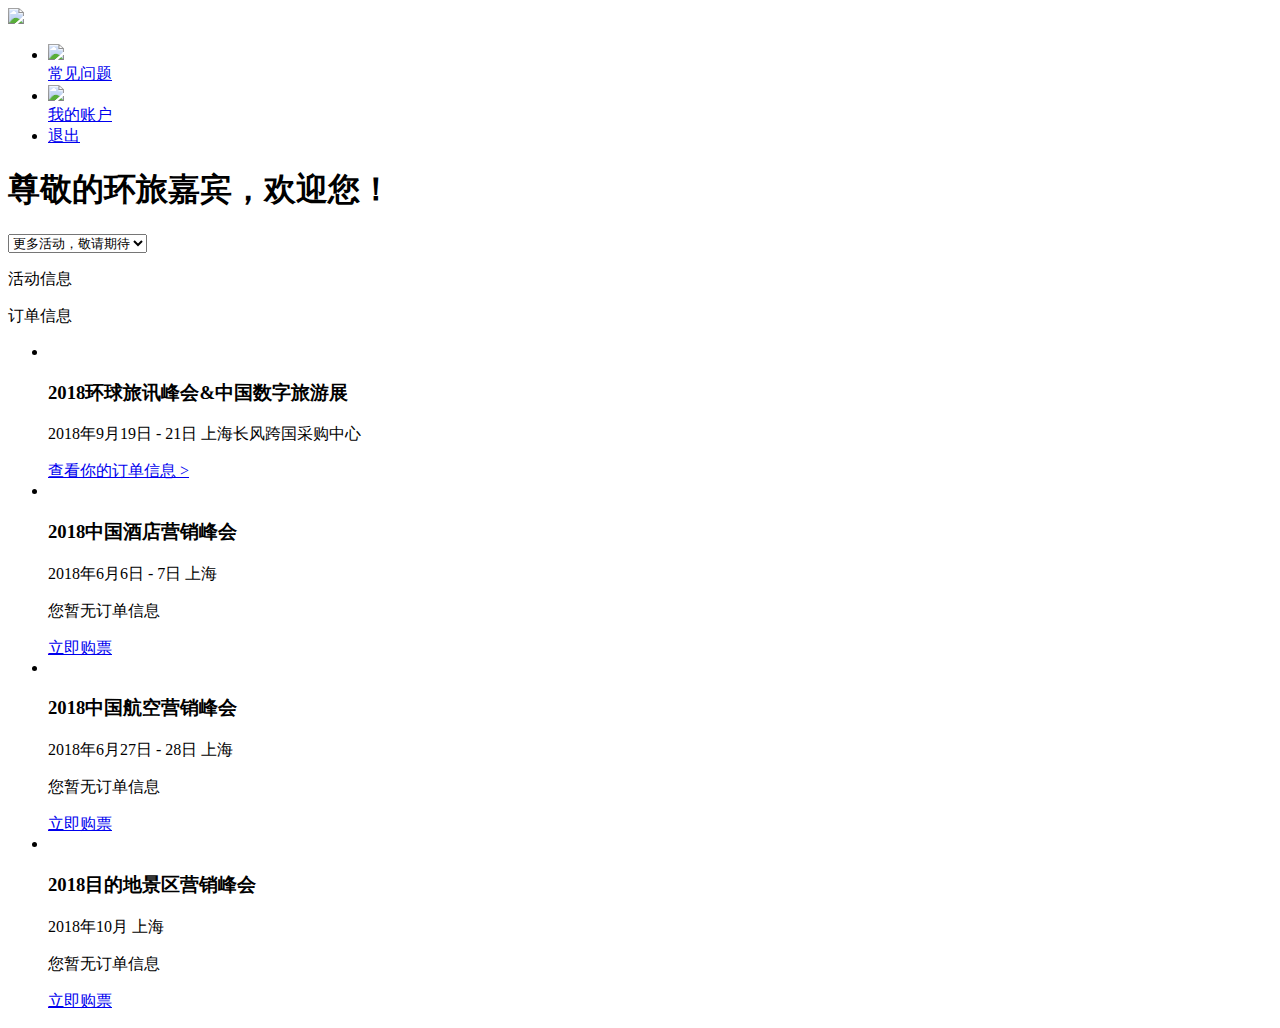
==== index.html @ fa4be932 "添加html" ====
<!DOCTYPE html>
<html lang="en">
<head>
    <meta charset="UTF-8">
    <meta name="viewport" content="width=device-width, initial-scale=1.0, user-scalable=no">
    <meta name="format-detection" content="telephone=no">
    <meta http-equiv="X-UA-Compatible" content="ie=edge, chrome=1">
    <meta name="renderer" content="webkit">
    <title>首页</title>
    <link rel="stylesheet" href="css/basic.css">
    <link rel="stylesheet" href="css/index.css">
</head>
<body>
    <nav>
        <div class="container">
            <div class="logo lt">
                <a href="index.html">
                    <img class="logo-img" src="css/img/logo.png" />
                </a>
            </div>
            <ul class="nav-list rt">
                <li class="nav-item lt">
                    <div class="navitem-caret">
                        <img src="css/img/question.png" />
                    </div>
                    <a class="navitem-text" href="faq.html">常见问题</a>
                </li>
                <li class="nav-item lt">
                    <b class="divide"></b>
                    <div class="navitem-caret">
                        <img src="css/img/account.png" />
                    </div>
                    <a class="navitem-text" href="account.html">我的账户</a>
                </li>
                <li class="nav-item lt">
                    <a class="loginout-btn" href="login.html">退出</a>
                </li>
            </ul>
        </div>
    </nav>
    <div class="wrapper">
        <div class="container">
            <div class="welcome">
                <h1 class="welcome-text lt">尊敬的环旅嘉宾，欢迎您！</h1>
                <select id="more-activity" class="rt">
                    <option value="0">更多活动，敬请期待</option>
                    <!-- <option value="1">2018 全年活动</option> -->
                </select>
            </div>
            <div class="classify-infobox">
                <div class="container">
                    <p class="classify-activity-text lt">活动信息</p>
                    <p class="classify-ticket-text rt">订单信息</p>
                </div>
            </div>
            <ul class="activity-lists">
                <li class="activity-item">
                    <div class="container">
                        <div class="activity-left lt">
                            <div class="activity-logo lt">
                                <img class="activity-logo-img" src="" />
                            </div>
                            <div class="activity-info lt">
                                <h3 class="activity-item-title">2018环球旅讯峰会&中国数字旅游展</h3>
                                <p class="activity-detail">
                                    <span class="activity-time">2018年9月19日 - 21日</span>
                                    <span class="activity-site">上海长风跨国采购中心</span>
                                </p>
                            </div>
                        </div>
                        <div class="activity-right rt">
                            <div class="ticket-status hasbuyed">
                                <a class="ticket-status-text lt" href="order.html">查看你的订单信息 &gt;</a>
                            </div>
                        </div>
                    </div>
                </li>
                <li class="activity-item">
                    <div class="container">
                        <div class="activity-left lt">
                            <div class="activity-logo lt">
                                <img class="activity-logo-img" src="" />
                            </div>
                            <div class="activity-info lt">
                                <h3 class="activity-item-title">2018中国酒店营销峰会</h3>
                                <p class="activity-detail">
                                    <span class="activity-time">2018年6月6日 - 7日</span>
                                    <span class="activity-site">上海</span>
                                </p>
                            </div>
                        </div>
                        <div class="activity-right rt">
                            <div class="ticket-status">
                                <p class="ticket-status-text lt">您暂无订单信息</p>
                                <a class="buy-ticket lt" href="#">立即购票</a>
                            </div>
                        </div>
                    </div>
                </li>
                <li class="activity-item">
                    <div class="container">
                        <div class="activity-left lt">
                            <div class="activity-logo lt">
                                <img class="activity-logo-img" src="" />
                            </div>
                            <div class="activity-info lt">
                                <h3 class="activity-item-title">2018中国航空营销峰会</h3>
                                <p class="activity-detail">
                                    <span class="activity-time">2018年6月27日 - 28日</span>
                                    <span class="activity-site">上海</span>
                                </p>
                            </div>
                        </div>
                        <div class="activity-right rt">
                            <div class="ticket-status">
                                <p class="ticket-status-text lt">您暂无订单信息</p>
                                <a class="buy-ticket lt" href="#">立即购票</a>
                            </div>
                        </div>
                    </div>
                </li>
                <li class="activity-item">
                    <div class="container">
                        <div class="activity-left lt">
                            <div class="activity-logo lt">
                                <img class="activity-logo-img" src="" />
                            </div>
                            <div class="activity-info lt">
                                <h3 class="activity-item-title">2018目的地景区营销峰会</h3>
                                <p class="activity-detail">
                                    <span class="activity-time">2018年10月</span>
                                    <span class="activity-site">上海</span>
                                </p>
                            </div>
                        </div>
                        <div class="activity-right rt">
                            <div class="ticket-status">
                                <p class="ticket-status-text lt">您暂无订单信息</p>
                                <a class="buy-ticket lt" href="#">立即购票</a>
                            </div>
                        </div>
                    </div>
                </li>
            </ul>
        </div>
    </div>
</body>
</html>
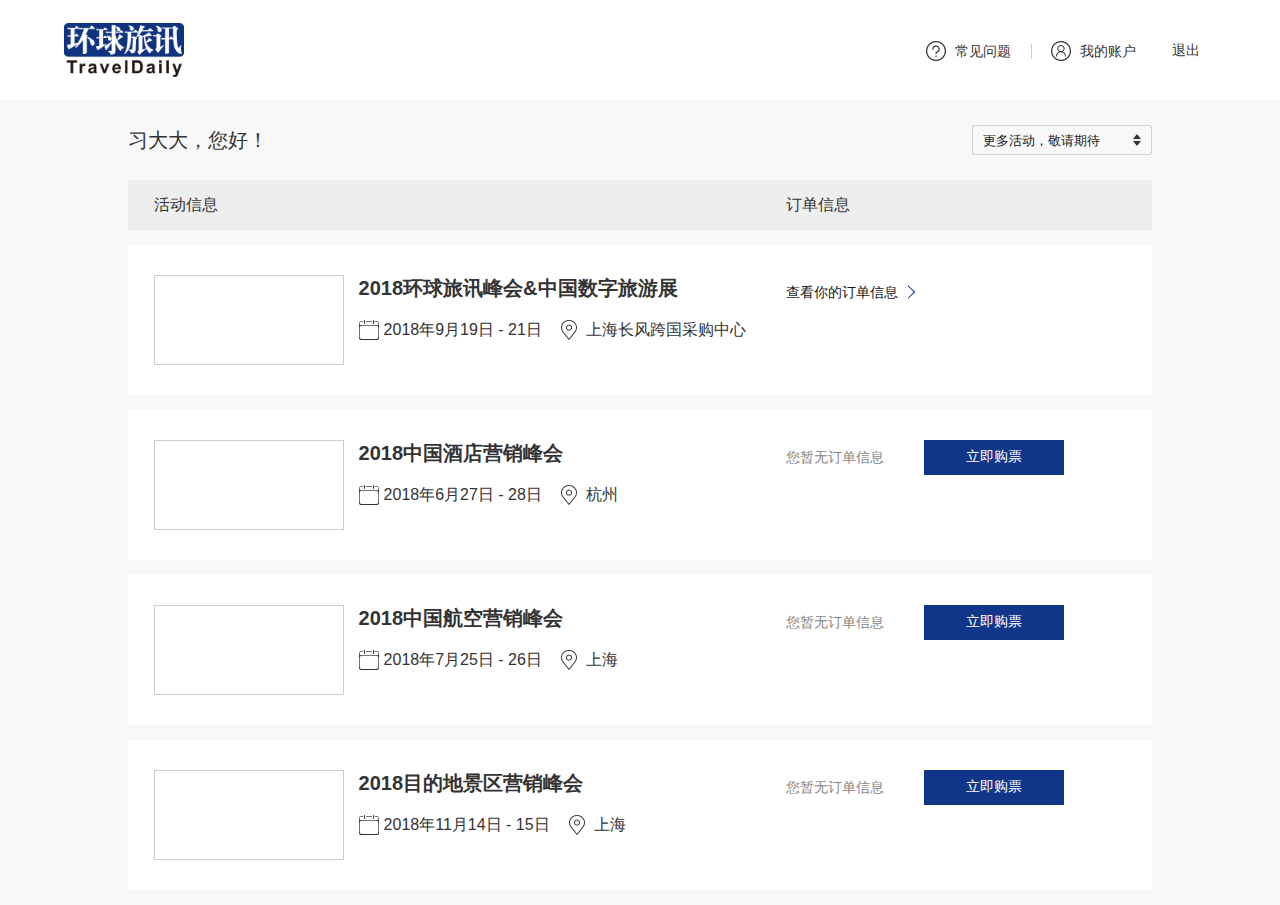
==== commit 31d4a3fb: "修改" ====
--- a/index.html
+++ b/index.html
@@ -14,7 +14,7 @@
     <nav>
         <div class="container">
             <div class="logo lt">
-                <a href="index.html">
+                <a href="order.html">
                     <img class="logo-img" src="css/img/logo.png" />
                 </a>
             </div>
@@ -41,7 +41,7 @@
     <div class="wrapper">
         <div class="container">
             <div class="welcome">
-                <h1 class="welcome-text lt">尊敬的环旅嘉宾，欢迎您！</h1>
+                <h1 class="welcome-text lt">习大大，您好！</h1>
                 <select id="more-activity" class="rt">
                     <option value="0">更多活动，敬请期待</option>
                     <!-- <option value="1">2018 全年活动</option> -->
@@ -70,7 +70,7 @@
                         </div>
                         <div class="activity-right rt">
                             <div class="ticket-status hasbuyed">
-                                <a class="ticket-status-text lt" href="order.html">查看你的订单信息 &gt;</a>
+                                <a class="ticket-status-text lt" href="order.html">查看你的订单信息</a>
                             </div>
                         </div>
                     </div>
@@ -84,8 +84,8 @@
                             <div class="activity-info lt">
                                 <h3 class="activity-item-title">2018中国酒店营销峰会</h3>
                                 <p class="activity-detail">
-                                    <span class="activity-time">2018年6月6日 - 7日</span>
-                                    <span class="activity-site">上海</span>
+                                    <span class="activity-time">2018年6月27日 - 28日</span>
+                                    <span class="activity-site">杭州</span>
                                 </p>
                             </div>
                         </div>
@@ -106,7 +106,7 @@
                             <div class="activity-info lt">
                                 <h3 class="activity-item-title">2018中国航空营销峰会</h3>
                                 <p class="activity-detail">
-                                    <span class="activity-time">2018年6月27日 - 28日</span>
+                                    <span class="activity-time">2018年7月25日 - 26日</span>
                                     <span class="activity-site">上海</span>
                                 </p>
                             </div>
@@ -128,7 +128,7 @@
                             <div class="activity-info lt">
                                 <h3 class="activity-item-title">2018目的地景区营销峰会</h3>
                                 <p class="activity-detail">
-                                    <span class="activity-time">2018年10月</span>
+                                    <span class="activity-time">2018年11月14日 - 15日</span>
                                     <span class="activity-site">上海</span>
                                 </p>
                             </div>
--- a/css/basic.css
+++ b/css/basic.css
@@ -0,0 +1,299 @@
+html, body, header, section, aside, footer, p, h1, h2, h3, h4, h5, h6, ul, ol, li {
+    margin: 0;
+    padding: 0;
+}
+html, body {
+    min-width: 1200px;
+    min-height: 100%;
+    font-family: "微软雅黑", Arial, "Microsoft Yahei";
+    font-size: 14px;
+    color: #333333;
+}
+body {
+    background-color: #F8F8F8;
+}
+a {
+    display: inline-block;
+    text-decoration: none;
+}
+img {
+    display: block;
+    border: none;
+}
+ul, ol, li {
+    list-style: none;
+}
+.container {
+    width: 90%;
+    height: 100%;
+    margin: 0 auto;
+    overflow: hidden;
+}
+.lt {
+    float: left;
+}
+.rt {
+    float: right;
+}
+.clear {
+    zoom: 1;
+}
+.clear::after {
+    display: block;
+    content: "";
+    clear: both;
+}
+input, button, select {
+    box-sizing: border-box;
+    border: 0;
+    outline: none;
+    -webkit-appearance: none;
+    -moz-appearance: none;
+    appearance: none;
+    border-radius: 2px;
+    font-family: Arial, "Microsoft Yahei";
+}
+select::-ms-expand { display: none; } 
+select {
+    background-image: url(img/caret.png);
+    background-repeat: no-repeat;
+    background-position: right 10px center;
+    color: #181818;
+}
+
+/********** 公共头部 **********/
+nav {
+    width: 100%;
+    height: 100px;
+    background-color: #fff;
+}
+.logo {
+    width: 120px;
+    height: 55px;
+    overflow: hidden;
+    margin-top: 23px;
+}
+.logo-img {
+    width: 100%;
+}
+.nav-list {
+    width: auto;
+    height: 55px;
+    line-height: 55px;
+    overflow: hidden;
+    margin-top: 23px;
+}
+.nav-item:not(:last-child) {
+    margin-right: 20px;
+}
+.nav-item .divide {
+    display: inline-block;
+    vertical-align: middle;
+    height: 15px;
+    border-left: 1px solid #CDCDCD;
+    margin: 0 15px 0 0;
+}
+.navitem-caret, .navitem-text {
+    display: inline-block;
+    vertical-align: middle;
+}
+.navitem-caret {
+    margin-right: 5px;
+}
+.navitem-text {
+    color: #333333;
+}
+.loginout-btn {
+    display: inline-block;
+    width: 60px;
+    color: #333333;
+    text-align: center;
+    cursor: pointer;
+}
+.loginout-btn::selection {
+    background-color: transparent;
+}
+
+/********** 共同容器 **********/
+.wrapper > .container {
+    width: 80%;
+}
+
+/********** 公共活动标题 **********/
+.activity-title-box {
+    box-sizing: border-box;
+    height: 80px;
+    padding: 25px 0;
+    margin: 20px 0;
+    background-color: #fff;
+}
+.activity-title-box > .container {
+    width: 95%;
+}
+.activity-title {
+    font-weight: normal;
+    font-size: 24px;
+    line-height: 30px;
+    margin-right: 30px;
+}
+.activity-time, .activity-site {
+    display: inline-block;
+    font-size: 16px;
+    line-height: 30px;
+    padding-left: 25px;
+    background-repeat: no-repeat;
+    background-position: left center;
+}
+.activity-time {
+    margin-right: 15px;
+    background-image: url(img/calendar.png);
+}
+.activity-site {
+    background-image: url(img/site.png);
+}
+.more-activity {
+    box-sizing: border-box;
+    padding: 0 2px 0 25px;
+    font-size: 16px;
+    height: 30px;
+    line-height: 30px;
+    border: 1px solid #D3D3D3;
+    color: #181818;
+    border-radius: 4px;
+    background: #F9F9F9 url(img/activity.png) left 5px center no-repeat;
+}
+
+/********** 公共侧边栏菜单 **********/
+.siderbar-menu {
+    box-sizing: border-box;
+    width: 225px;
+    height: 315px;
+    background-color: #fff;
+    text-align: center;
+    padding: 17px;
+}
+.siderbar-menuitem {
+    display: block;
+    width: 100%;
+    height: 45px;
+    line-height: 45px;
+    font-size: 16px;
+    color: #181818;
+}
+.siderbar-menuitem.active {
+    background-color: #1D3485;
+    color: #fff;
+    border-radius: 5px;
+}
+
+/********** 公共固定右侧联系方式 **********/
+.fixedcontact {
+    position: fixed;
+    bottom: 150px;
+    right: 0;
+    width: 90px;
+    height: 115px;
+    background-color: #fff;
+    cursor: pointer;
+}
+.contact-icon {
+    box-sizing: border-box;
+    display: block;
+    width: 35px;
+    height: 35px;
+    margin: 10px auto;
+    border: 1px solid #282C34;
+}
+.contact-tips {
+    text-align: center;
+    color: #181818;
+    font-size: 16px;
+}
+.contact-box {
+    box-sizing: border-box;
+    position: absolute;
+    top: 0;
+    right: 110px;
+    width: 190px;
+    height: 135px;
+    padding: 15px;
+    background-color: #fff;
+    display: none;    
+}
+.contact-box::after {
+    position: absolute;
+    content: "";
+    border: 10px solid transparent;
+    border-left-color: #fff;
+    border-left-width: 15px;
+    top: 55px;
+    right: -25px;
+}
+.contact-item:not(:last-child) {
+    margin-bottom: 20px;
+}
+.contact-desc {
+    font-size: 16px;
+}
+.contact-tel {
+    color: #1E66AC;
+}
+.contact-label, .contact-desc {
+    line-height: 20px;
+}
+.fixedcontact:hover .contact-box {
+    display: block;
+}
+
+/* input[type=text], textarea, select {
+    box-sizing: border-box;
+    height: 45px;
+    padding: 5px 15px;
+    border: 1px solid #979797;
+    outline: none;
+    -webkit-appearance: none;
+    -moz-appearance:none;
+    appearance: none; 
+    border-radius: 0;
+    font-family: arial,"microsoft yahei";
+    font-size: 14px;
+    line-height: 25px;
+    transition: border-color 0.2s;
+
+    background-color: #fff;
+}
+input[type=button] {
+    height: 45px;
+    font-family: "微软雅黑", Arial, "Microsoft Yahei";
+}
+select::-ms-expand { display: none; } 
+input:-webkit-autofill, textarea:-webkit-autofill, select:-webkit-autofill {
+    background-color: #fff !important;
+}
+
+input:focus, textarea:focus, select:focus {
+    border-color: #D28D51;
+}
+select {
+    background-image: url(img/caret.png);
+    background-repeat: no-repeat;
+    background-position: right center;
+    color: #747474;
+}
+input[type=number] {
+    width: 50px;
+    height: 15px;
+    padding: 6px 12px;
+    margin: 0;
+    font-size: 14px;
+    color: #555;
+    background-color: #fff;
+    background-image: none;
+    border: 1px solid #ccc;
+    border-radius: 4px;
+    -webkit-box-shadow: inset 0 1px 1px rgba(0, 0, 0, .075);
+    box-shadow: inset 0 1px 1px rgba(0, 0, 0, .075);
+    -webkit-transition: border-color ease-in-out .15s, -webkit-box-shadow ease-in-out .15s;
+    -o-transition: border-color ease-in-out .15s, box-shadow ease-in-out .15s;
+    transition: border-color ease-in-out .15s, box-shadow ease-in-out .15s;
+} */--- a/css/index.css
+++ b/css/index.css
@@ -0,0 +1,126 @@
+/********** 首页内容 **********/
+/* .wrapper > .container {
+    width: 80%;
+} */
+.welcome {
+    box-sizing: border-box;
+    height: 80px;
+    padding: 25px 0;
+    overflow: hidden;
+}
+.welcome-text {
+    font-size: 20px;
+    line-height: 30px;
+    font-weight: normal;
+}
+#more-activity {
+    width: 180px;
+    height: 30px;
+    padding: 0 10px;
+    border: 1px solid #D3D3D3;
+    background-color: #F8F8F8;
+}
+
+.classify-infobox {
+    height: 50px;
+    line-height: 50px;
+    font-size: 16px;
+    background-color: #EEEEEE;
+}
+.classify-infobox > .container,
+.activity-item > .container {
+    width: 95%;
+}
+.classify-activity-text, .activity-left {
+    width: 65%;
+}
+.classify-ticket-text, .activity-right {
+    width: 35%;
+}
+
+.activity-lists {
+    margin-top: 15px;
+}
+.activity-item {
+    height: 150px;
+    background-color: #fff;
+    margin-bottom: 15px;
+}
+.activity-left, .activity-right {
+    height: 100%;
+    overflow: hidden;
+}
+.activity-logo {
+    box-sizing: border-box;
+    width: 190px;
+    height: 90px;
+    border: 1px solid #cccccc;
+    margin: 30px 15px 0 0;
+}
+.activity-logo-img {
+    width: 100%;
+}
+.activity-info {
+    width: calc(100% - 210px);
+    width: -webkit-calc(100% - 210px);
+    width: -moz-calc(100% - 210px);
+    height: 90px;
+    margin-top: 30px;
+}
+.activity-item-title {
+    font-size: 20px;
+    margin-bottom: 15px;
+}
+.activity-time, .activity-site {
+    display: inline-block;
+    font-size: 16px;
+    line-height: 25px;
+    padding-left: 25px;
+    background-repeat: no-repeat;
+    background-position: left center;
+}
+.activity-time {
+    margin-right: 15px;
+    background-image: url(img/calendar.png);
+}
+.activity-site {
+    background-image: url(img/site.png);
+}
+.ticket-status {
+    width: 100%;
+    height: 90px;
+    margin-top: 30px;
+    overflow: hidden;
+}
+.ticket-status-text {
+    line-height: 20px;
+    color: #858585;
+    margin: 7px 40px 0 0;
+}
+.hasbuyed .ticket-status-text {
+    position: relative;
+    color: #181818;
+    cursor: pointer;
+}
+.hasbuyed .ticket-status-text::after {
+    position: absolute;
+    top: 5px;
+    content: "";
+    color: #113689;
+    margin-left: 5px;
+    width: 8px;
+    height: 8px;
+    border: 1px solid #113689;
+    border-left-color: transparent;
+    border-bottom-color: transparent;
+    transform: rotate(45deg);
+}
+.buy-ticket {
+    box-sizing: border-box;
+    width: 140px;
+    height: 35px;
+    text-align: center;
+    line-height: 33px;
+    color: #fff;
+    background-color: #113689;
+}
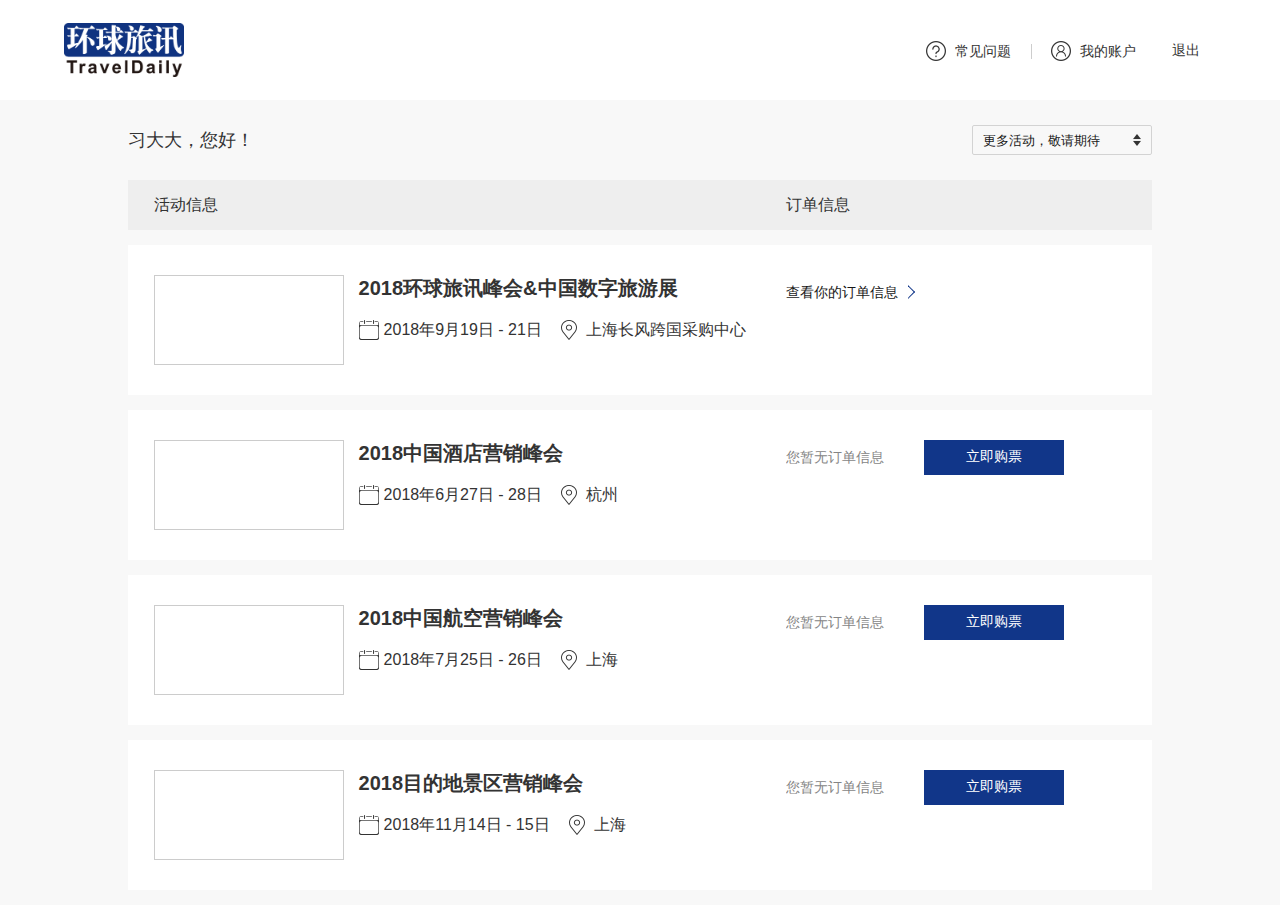
==== commit 0481f8fe: "修改" ====
--- a/index.html
+++ b/index.html
@@ -14,7 +14,7 @@
     <nav>
         <div class="container">
             <div class="logo lt">
-                <a href="order.html">
+                <a id="logolink" href="order.html">
                     <img class="logo-img" src="css/img/logo.png" />
                 </a>
             </div>
@@ -144,5 +144,15 @@
             </ul>
         </div>
     </div>
+
+    <script src="http://img.traveldaily.cn/script/jquery.js"></script>
+    <script>
+        $(document).ready(function () {
+            $("#logolink").on("click", function (event) {
+                event.preventDefault();
+                return false;
+            });
+        })
+    </script>
 </body>
 </html>--- a/css/basic.css
+++ b/css/basic.css
@@ -243,6 +243,73 @@
 }
 .fixedcontact:hover .contact-box {
     display: block;
+}
+
+/********** 公共浮窗验证提示信息对话框 **********/
+.fixedDialog {
+    position: fixed;
+    top: 0;
+    left: 0;
+    width: 100%;
+    height: 100%;
+    display: none;
+}
+.fixedDialog-bg {
+    width: 100%;
+    height: 100%;
+    background-color: rgba(0, 0, 0, 0.5);
+}
+.fixedDialog-wrapper {
+    position: absolute;
+    top: 50%;
+    left: 50%;
+    transform: translate(-50%, -50%);
+    width: 260px;
+    height: 155px;
+    background-color: #fff;
+    box-shadow: 1px 1px 50px rgba(0,0,0,.3);
+}
+.closeFixedDialog {
+    position: absolute;
+    top: 10px;
+    right: 10px;
+    width: 30px;
+    height: 30px;
+    font-size: 30px;
+    text-align: center;
+    line-height: 20px;
+    cursor: pointer;
+}
+.fixedDialog-title {
+    box-sizing: border-box;
+    height: 45px;
+    background-color: #F8F8F8;
+    border-bottom: 1px solid #eeeeee;
+    padding: 0 20px;
+    font-size: 14px;
+    color: #333333;
+    line-height: 44px;
+    font-weight: normal;
+}
+.fixedDialog-desc {
+    box-sizing: border-box;
+    height: 60px;
+    padding: 20px;
+}
+.fixedBtns {
+    box-sizing: border-box;
+    height: 50px;
+    padding: 10px 20px;
+    text-align: right;
+}
+.cancelBtn, .confirmBtn {
+    height: 30px;
+    line-height: 30px;
+    text-align: center;
+    padding: 0 15px;
+    background-color: #2C87E8;
+    color: #fff;
+    cursor: pointer;
 }
 
 /* input[type=text], textarea, select {
--- a/css/index.css
+++ b/css/index.css
@@ -9,7 +9,7 @@
     overflow: hidden;
 }
 .welcome-text {
-    font-size: 20px;
+    font-size: 18px;
     line-height: 30px;
     font-weight: normal;
 }
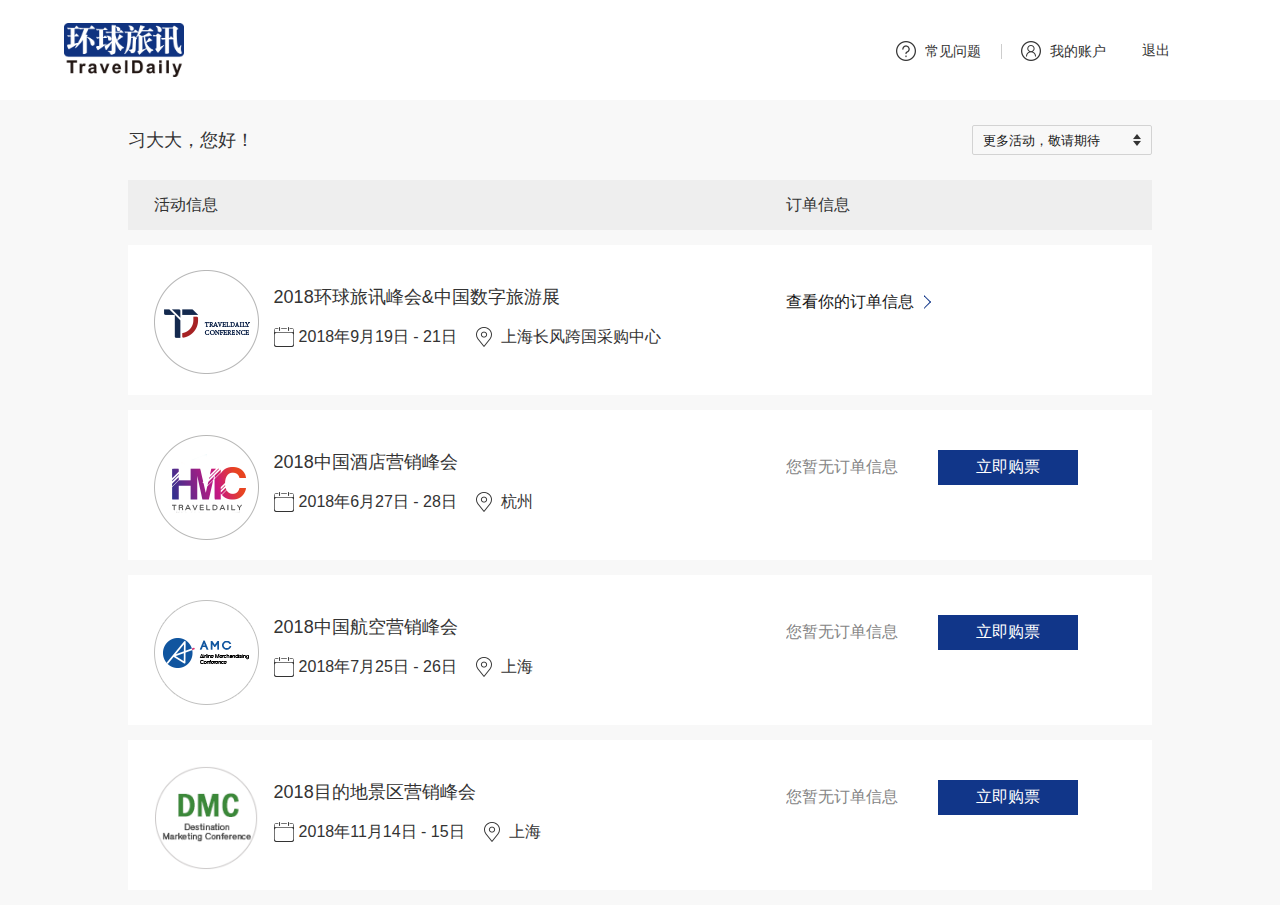
==== commit 7650240b: "更新" ====
--- a/index.html
+++ b/index.html
@@ -58,7 +58,7 @@
                     <div class="container">
                         <div class="activity-left lt">
                             <div class="activity-logo lt">
-                                <img class="activity-logo-img" src="" />
+                                <img class="activity-logo-img" src="css/img/td.png" />
                             </div>
                             <div class="activity-info lt">
                                 <h3 class="activity-item-title">2018环球旅讯峰会&中国数字旅游展</h3>
@@ -79,7 +79,7 @@
                     <div class="container">
                         <div class="activity-left lt">
                             <div class="activity-logo lt">
-                                <img class="activity-logo-img" src="" />
+                                <img class="activity-logo-img" src="css/img/hmc.png" />
                             </div>
                             <div class="activity-info lt">
                                 <h3 class="activity-item-title">2018中国酒店营销峰会</h3>
@@ -101,7 +101,7 @@
                     <div class="container">
                         <div class="activity-left lt">
                             <div class="activity-logo lt">
-                                <img class="activity-logo-img" src="" />
+                                <img class="activity-logo-img" src="css/img/adc.png" />
                             </div>
                             <div class="activity-info lt">
                                 <h3 class="activity-item-title">2018中国航空营销峰会</h3>
@@ -123,7 +123,7 @@
                     <div class="container">
                         <div class="activity-left lt">
                             <div class="activity-logo lt">
-                                <img class="activity-logo-img" src="" />
+                                <img class="activity-logo-img" src="css/img/dmc.png" />
                             </div>
                             <div class="activity-info lt">
                                 <h3 class="activity-item-title">2018目的地景区营销峰会</h3>
--- a/css/basic.css
+++ b/css/basic.css
@@ -82,6 +82,7 @@
     line-height: 55px;
     overflow: hidden;
     margin-top: 23px;
+    margin-right: 30px;
 }
 .nav-item:not(:last-child) {
     margin-right: 20px;
@@ -233,7 +234,7 @@
     margin-bottom: 20px;
 }
 .contact-desc {
-    font-size: 16px;
+    font-size: 12px;
 }
 .contact-tel {
     color: #1E66AC;
--- a/css/index.css
+++ b/css/index.css
@@ -52,10 +52,10 @@
 }
 .activity-logo {
     box-sizing: border-box;
-    width: 190px;
-    height: 90px;
-    border: 1px solid #cccccc;
-    margin: 30px 15px 0 0;
+    width: 105px;
+    height: 105px;
+    margin: 25px 15px 0 0;
+    border-radius: 50%;
 }
 .activity-logo-img {
     width: 100%;
@@ -65,11 +65,12 @@
     width: -webkit-calc(100% - 210px);
     width: -moz-calc(100% - 210px);
     height: 90px;
-    margin-top: 30px;
+    margin-top: 40px;
 }
 .activity-item-title {
-    font-size: 20px;
+    font-size: 18px;
     margin-bottom: 15px;
+    font-weight: normal;
 }
 .activity-time, .activity-site {
     display: inline-block;
@@ -89,10 +90,11 @@
 .ticket-status {
     width: 100%;
     height: 90px;
-    margin-top: 30px;
+    margin-top: 40px;
     overflow: hidden;
 }
 .ticket-status-text {
+    font-size: 16px;
     line-height: 20px;
     color: #858585;
     margin: 7px 40px 0 0;
@@ -101,6 +103,7 @@
     position: relative;
     color: #181818;
     cursor: pointer;
+    font-size: 16px;
 }
 .hasbuyed .ticket-status-text::after {
     position: absolute;
@@ -119,6 +122,7 @@
     box-sizing: border-box;
     width: 140px;
     height: 35px;
+    font-size: 16px;
     text-align: center;
     line-height: 33px;
     color: #fff;
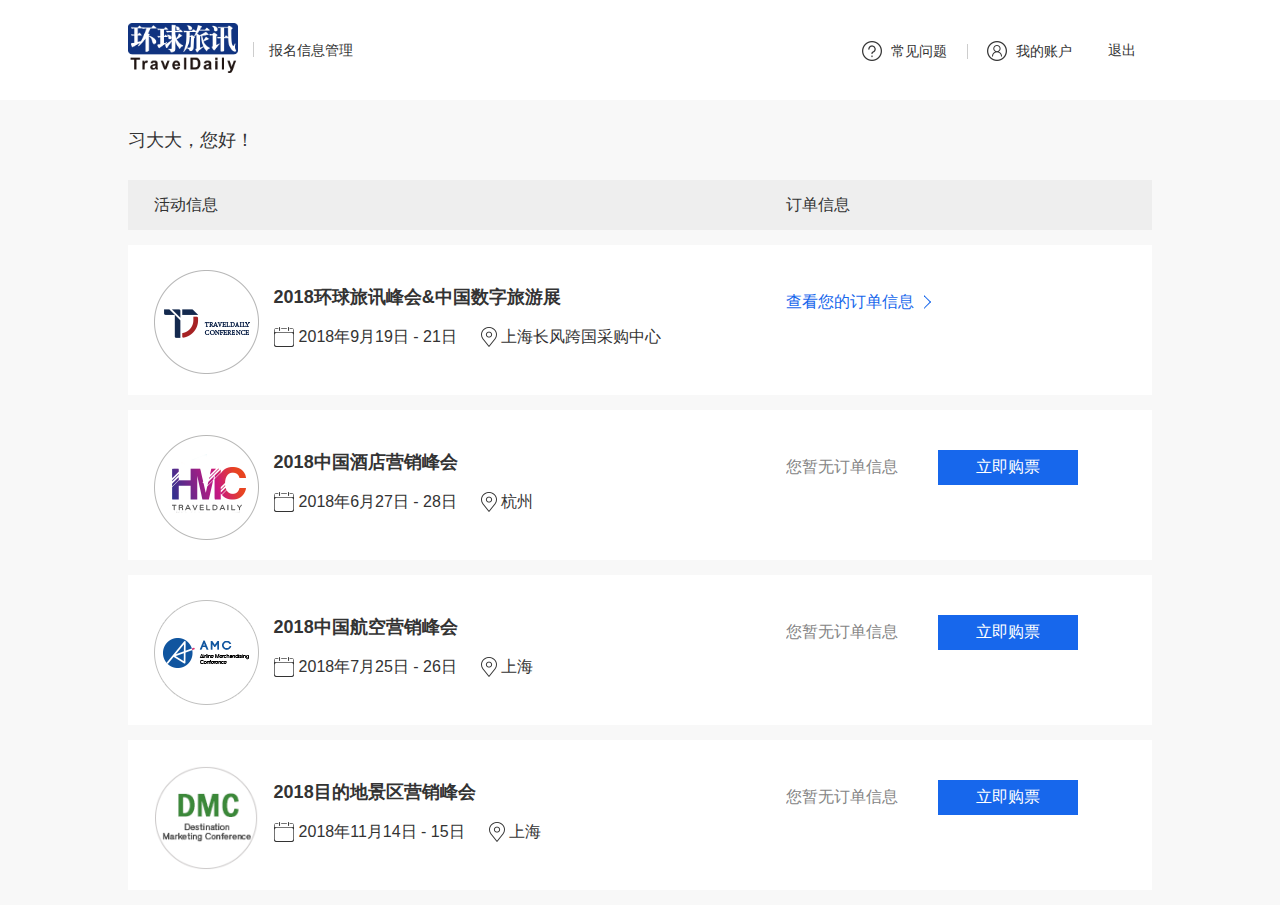
==== commit c7bc711b: "所有表单添加额外提示信息" ====
--- a/index.html
+++ b/index.html
@@ -18,6 +18,8 @@
                     <img class="logo-img" src="css/img/logo.png" />
                 </a>
             </div>
+            <b class="logo-divide lt"></b>
+            <p class="logo-desc lt">报名信息管理</p>
             <ul class="nav-list rt">
                 <li class="nav-item lt">
                     <div class="navitem-caret">
@@ -42,10 +44,10 @@
         <div class="container">
             <div class="welcome">
                 <h1 class="welcome-text lt">习大大，您好！</h1>
-                <select id="more-activity" class="rt">
-                    <option value="0">更多活动，敬请期待</option>
+                <!-- <select id="more-activity" class="rt"> -->
+                    <!-- <option value="0">更多活动，敬请期待</option> -->
                     <!-- <option value="1">2018 全年活动</option> -->
-                </select>
+                <!-- </select> -->
             </div>
             <div class="classify-infobox">
                 <div class="container">
@@ -70,7 +72,7 @@
                         </div>
                         <div class="activity-right rt">
                             <div class="ticket-status hasbuyed">
-                                <a class="ticket-status-text lt" href="order.html">查看你的订单信息</a>
+                                <a class="ticket-status-text lt" href="order.html">查看您的订单信息</a>
                             </div>
                         </div>
                     </div>
--- a/css/basic.css
+++ b/css/basic.css
@@ -67,14 +67,27 @@
     height: 100px;
     background-color: #fff;
 }
+nav > .container {
+    width: 80%;
+}
 .logo {
-    width: 120px;
+    width: 110px;
     height: 55px;
     overflow: hidden;
     margin-top: 23px;
 }
 .logo-img {
     width: 100%;
+}
+.logo-divide {
+    display: block;
+    height: 15px;
+    border-left: 1px solid #CDCDCD;
+    margin: 42px 15px 0 15px;
+}
+.logo-desc {
+    line-height: 20px;
+    margin-top: 40px;
 }
 .nav-list {
     width: auto;
@@ -82,7 +95,6 @@
     line-height: 55px;
     overflow: hidden;
     margin-top: 23px;
-    margin-right: 30px;
 }
 .nav-item:not(:last-child) {
     margin-right: 20px;
@@ -132,8 +144,7 @@
     width: 95%;
 }
 .activity-title {
-    font-weight: normal;
-    font-size: 24px;
+    font-size: 16px;
     line-height: 30px;
     margin-right: 30px;
 }
@@ -151,16 +162,17 @@
 }
 .activity-site {
     background-image: url(img/site.png);
+    background-position: left 5px center;
 }
 .more-activity {
     box-sizing: border-box;
-    padding: 0 2px 0 25px;
-    font-size: 16px;
+    padding: 0 5px 0 30px;
+    font-size: 14px;
     height: 30px;
     line-height: 30px;
     border: 1px solid #D3D3D3;
     color: #181818;
-    border-radius: 4px;
+    border-radius: 2px;
     background: #F9F9F9 url(img/activity.png) left 5px center no-repeat;
 }
 
@@ -180,11 +192,12 @@
     line-height: 45px;
     font-size: 16px;
     color: #181818;
+    margin: 10px 0;
 }
 .siderbar-menuitem.active {
-    background-color: #1D3485;
+    background-color: #4E9FEF;
     color: #fff;
-    border-radius: 5px;
+    border-radius: 2px;
 }
 
 /********** 公共固定右侧联系方式 **********/
@@ -195,15 +208,15 @@
     width: 90px;
     height: 115px;
     background-color: #fff;
+    border: 2px solid #F8F8F8;
     cursor: pointer;
 }
 .contact-icon {
     box-sizing: border-box;
     display: block;
-    width: 35px;
-    height: 35px;
+    /* width: 35px;
+    height: 35px; */
     margin: 10px auto;
-    border: 1px solid #282C34;
 }
 .contact-tips {
     text-align: center;
@@ -219,6 +232,8 @@
     height: 135px;
     padding: 15px;
     background-color: #fff;
+    border: 2px solid #F8F8F8;
+    border-right: 0;
     display: none;    
 }
 .contact-box::after {
@@ -231,15 +246,27 @@
     right: -25px;
 }
 .contact-item:not(:last-child) {
-    margin-bottom: 20px;
+    margin-bottom: 15px;
+}
+.contact-label {
+    line-height: 25px;
+    padding-left: 30px;
+    background-repeat: no-repeat;
+    background-position: left center;
+    background-size: 25px auto;
+}
+.serviceTel {
+    background-image: url(img/tel.png);
+}
+.serviceTime {
+    background-image: url(img/time.png);
+    background-size: 20px;
+}
+.contact-tel {
+    color: #1E66AC;
 }
 .contact-desc {
     font-size: 12px;
-}
-.contact-tel {
-    color: #1E66AC;
-}
-.contact-label, .contact-desc {
     line-height: 20px;
 }
 .fixedcontact:hover .contact-box {
@@ -308,7 +335,7 @@
     line-height: 30px;
     text-align: center;
     padding: 0 15px;
-    background-color: #2C87E8;
+    background-color: #1767EC;
     color: #fff;
     cursor: pointer;
 }
--- a/css/index.css
+++ b/css/index.css
@@ -69,8 +69,7 @@
 }
 .activity-item-title {
     font-size: 18px;
-    margin-bottom: 15px;
-    font-weight: normal;
+    margin-bottom: 15px;    
 }
 .activity-time, .activity-site {
     display: inline-block;
@@ -86,6 +85,7 @@
 }
 .activity-site {
     background-image: url(img/site.png);
+    background-position: left 5px center;
 }
 .ticket-status {
     width: 100%;
@@ -101,7 +101,7 @@
 }
 .hasbuyed .ticket-status-text {
     position: relative;
-    color: #181818;
+    color: #1767EC;
     cursor: pointer;
     font-size: 16px;
 }
@@ -109,11 +109,11 @@
     position: absolute;
     top: 5px;
     content: "";
-    color: #113689;
+    color: #1767EC;
     margin-left: 5px;
     width: 8px;
     height: 8px;
-    border: 1px solid #113689;
+    border: 1px solid #1767EC;
     border-left-color: transparent;
     border-bottom-color: transparent;
     transform: rotate(45deg);
@@ -126,5 +126,5 @@
     text-align: center;
     line-height: 33px;
     color: #fff;
-    background-color: #113689;
+    background-color: #1767EC;
 }
